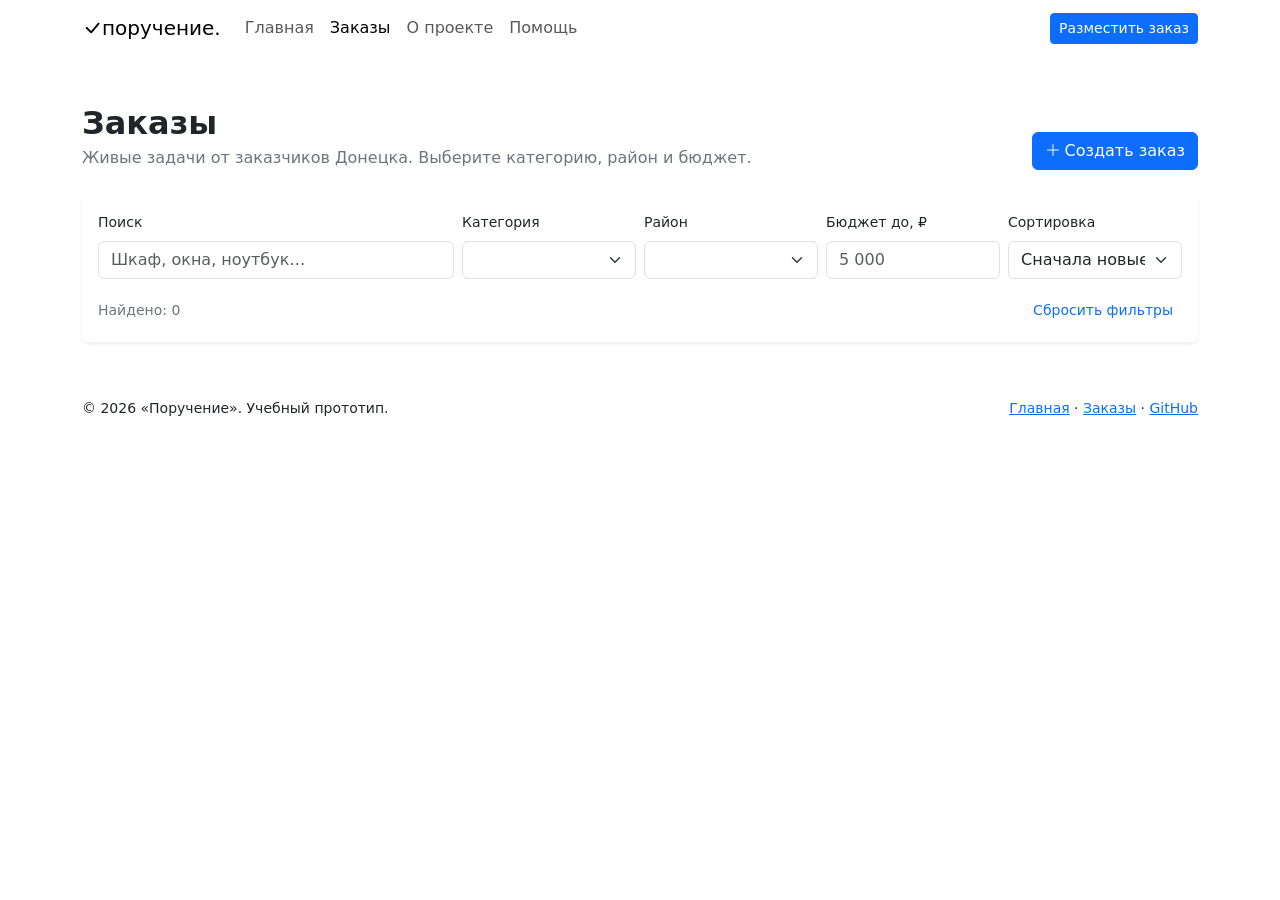
==== orders.html @ 2227729a "feat: add order feed with filters and cards" ====
<!DOCTYPE html>
<html lang="ru">
<head>
  <meta charset="utf-8">
  <meta name="viewport" content="width=device-width, initial-scale=1">
  <title>Заказы — Поручение</title>
  <meta name="description" content="Лента заказов на мелкие услуги в Донецке: фильтры по категории, району и бюджету, отклики исполнителей.">
  <link rel="icon" href="assets/img/favicon.svg" type="image/svg+xml">
  <link rel="stylesheet" href="assets/vendor/bootstrap.min.css">
  <link rel="stylesheet" href="assets/vendor/bootstrap-icons.min.css">
  <link rel="stylesheet" href="assets/css/custom.css">
</head>
<body data-page="orders">
  <nav class="navbar navbar-expand-lg sticky-top">
    <div class="container">
      <a class="navbar-brand d-flex align-items-center" href="index.html"><span class="brand-mark"><i class="bi bi-check-lg"></i></span> поручение<span class="text-brand">.</span></a>
      <button class="navbar-toggler" type="button" data-bs-toggle="collapse" data-bs-target="#nav" aria-label="Меню"><span class="navbar-toggler-icon"></span></button>
      <div class="collapse navbar-collapse" id="nav">
        <ul class="navbar-nav me-auto mb-2 mb-lg-0">
          <li class="nav-item"><a class="nav-link" href="index.html">Главная</a></li>
          <li class="nav-item"><a class="nav-link active" href="orders.html">Заказы</a></li>
          <li class="nav-item"><a class="nav-link" href="index.html#about">О проекте</a></li>
          <li class="nav-item"><a class="nav-link" href="index.html#help">Помощь</a></li>
        </ul>
        <a class="btn btn-primary btn-sm" href="orders.html?create=1">Разместить заказ</a>
      </div>
    </div>
  </nav>

  <main class="py-4 py-lg-5">
    <div class="container">
      <div class="d-flex flex-wrap justify-content-between align-items-end gap-3 mb-4">
        <div>
          <h1 class="h2 fw-bold mb-1">Заказы</h1>
          <p class="text-secondary mb-0">Живые задачи от заказчиков Донецка. Выберите категорию, район и бюджет.</p>
        </div>
        <button class="btn btn-primary" id="createOrderBtn"><i class="bi bi-plus-lg me-1"></i>Создать заказ</button>
      </div>

      <div class="card border-0 shadow-sm mb-4">
        <div class="card-body">
          <div class="row g-2 align-items-end">
            <div class="col-lg-4"><label class="form-label small" for="searchInput">Поиск</label><input class="form-control" id="searchInput" placeholder="Шкаф, окна, ноутбук…"></div>
            <div class="col-6 col-lg-2"><label class="form-label small" for="categoryFilter">Категория</label><select class="form-select" id="categoryFilter"></select></div>
            <div class="col-6 col-lg-2"><label class="form-label small" for="districtFilter">Район</label><select class="form-select" id="districtFilter"></select></div>
            <div class="col-6 col-lg-2"><label class="form-label small" for="budgetFilter">Бюджет до, ₽</label><input class="form-control" id="budgetFilter" type="number" min="0" step="100" placeholder="5 000"></div>
            <div class="col-6 col-lg-2"><label class="form-label small" for="sortSelect">Сортировка</label><select class="form-select" id="sortSelect"><option value="new">Сначала новые</option><option value="budget">Бюджет</option><option value="responses">Больше откликов</option></select></div>
          </div>
          <div class="d-flex justify-content-between align-items-center mt-3">
            <span class="small text-secondary">Найдено: <span id="ordersCount">0</span></span>
            <button class="btn btn-sm btn-link text-decoration-none" id="resetFilters">Сбросить фильтры</button>
          </div>
        </div>
      </div>

      <div class="row g-3" id="ordersGrid"></div>
    </div>
  </main>

  <div class="modal fade" id="createOrderModal" tabindex="-1" aria-hidden="true">
    <div class="modal-dialog modal-lg modal-dialog-scrollable">
      <div class="modal-content">
        <form id="createOrderForm" class="needs-validation" novalidate>
          <div class="modal-header"><h2 class="modal-title h5">Новый заказ</h2><button class="btn-close" type="button" data-bs-dismiss="modal" aria-label="Закрыть"></button></div>
          <div class="modal-body">
            <div class="row g-3">
              <div class="col-md-6"><label class="form-label" for="createCategory">Категория</label><select class="form-select" id="createCategory" name="category" required></select><div class="invalid-feedback">Выберите категорию.</div></div>
              <div class="col-md-6"><label class="form-label" for="createBudget">Бюджет, ₽</label><input class="form-control" id="createBudget" name="budget" type="number" min="100" step="50" placeholder="1 800" required><div class="invalid-feedback">Укажите бюджет не меньше 100 ₽.</div></div>
              <div class="col-12"><label class="form-label" for="createTitle">Коротко о задаче</label><input class="form-control" id="createTitle" name="title" minlength="10" maxlength="90" placeholder="Собрать шкаф ПАКС в спальне" required><div class="invalid-feedback">Минимум 10 символов.</div></div>
              <div class="col-12"><label class="form-label" for="createDesc">Подробности</label><textarea class="form-control" id="createDesc" name="desc" rows="4" minlength="30" maxlength="600" placeholder="Что нужно сделать, какие есть материалы и инструменты, особенности доступа." required></textarea><div class="invalid-feedback">Опишите задачу минимум в 30 символах.</div></div>
              <div class="col-md-4"><label class="form-label" for="createDistrict">Район</label><select class="form-select" id="createDistrict" name="district" required></select></div>
              <div class="col-md-4"><label class="form-label" for="createDate">Дата</label><input class="form-control" id="createDate" name="date" type="date" required></div>
              <div class="col-md-4"><label class="form-label" for="createUrgency">Срочность</label><select class="form-select" id="createUrgency" name="urgency"><option value="today">Сегодня</option><option value="soon" selected>На этой неделе</option><option value="flex">Гибкие даты</option></select></div>
              <div class="col-12"><div class="form-check"><input class="form-check-input" type="checkbox" id="createRemote" name="remote"><label class="form-check-label" for="createRemote">Удалённая работа — задачу можно выполнить без выезда</label></div></div>
              <div class="col-md-6"><label class="form-label" for="customerName">Ваше имя</label><input class="form-control" id="customerName" name="customerName" minlength="2" placeholder="Анна Смирнова" required><div class="invalid-feedback">Укажите имя.</div></div>
              <div class="col-md-6"><label class="form-label" for="customerPhone">Телефон</label><input class="form-control" id="customerPhone" name="customerPhone" type="tel" placeholder="+7 (___) ___-__-__" required><div class="invalid-feedback">Укажите телефон.</div></div>
              <div class="col-12"><div class="alert alert-light border small mb-0"><i class="bi bi-info-circle me-1"></i>Публикация бесплатна. Оплата исполнителю — после подтверждения работы. В прототипе платёж имитируется.</div></div>
            </div>
          </div>
          <div class="modal-footer"><button class="btn btn-outline-secondary" type="button" data-bs-dismiss="modal">Отмена</button><button class="btn btn-primary" type="submit">Опубликовать</button></div>
        </form>
      </div>
    </div>
  </div>

  <div class="modal fade" id="orderModal" tabindex="-1" aria-hidden="true">
    <div class="modal-dialog modal-lg modal-dialog-centered modal-dialog-scrollable">
      <div class="modal-content">
        <div class="modal-header"><h2 class="modal-title h5">Заказ</h2><button class="btn-close" type="button" data-bs-dismiss="modal" aria-label="Закрыть"></button></div>
        <div class="modal-body" id="orderModalBody"></div>
        <div class="modal-footer" id="orderModalFooter"></div>
      </div>
    </div>
  </div>

  <footer class="footer">
    <div class="container d-flex flex-wrap justify-content-between gap-2 small"><span>© 2026 «Поручение». Учебный прототип.</span><span><a href="index.html">Главная</a> · <a href="orders.html">Заказы</a> · <a href="https://github.com/Moratakki/Poruchenie" target="_blank" rel="noopener">GitHub</a></span></div>
  </footer>

  <script src="assets/vendor/bootstrap.bundle.min.js"></script>
  <script src="assets/js/data.js"></script>
  <script src="assets/js/app.js"></script>
</body>
</html>
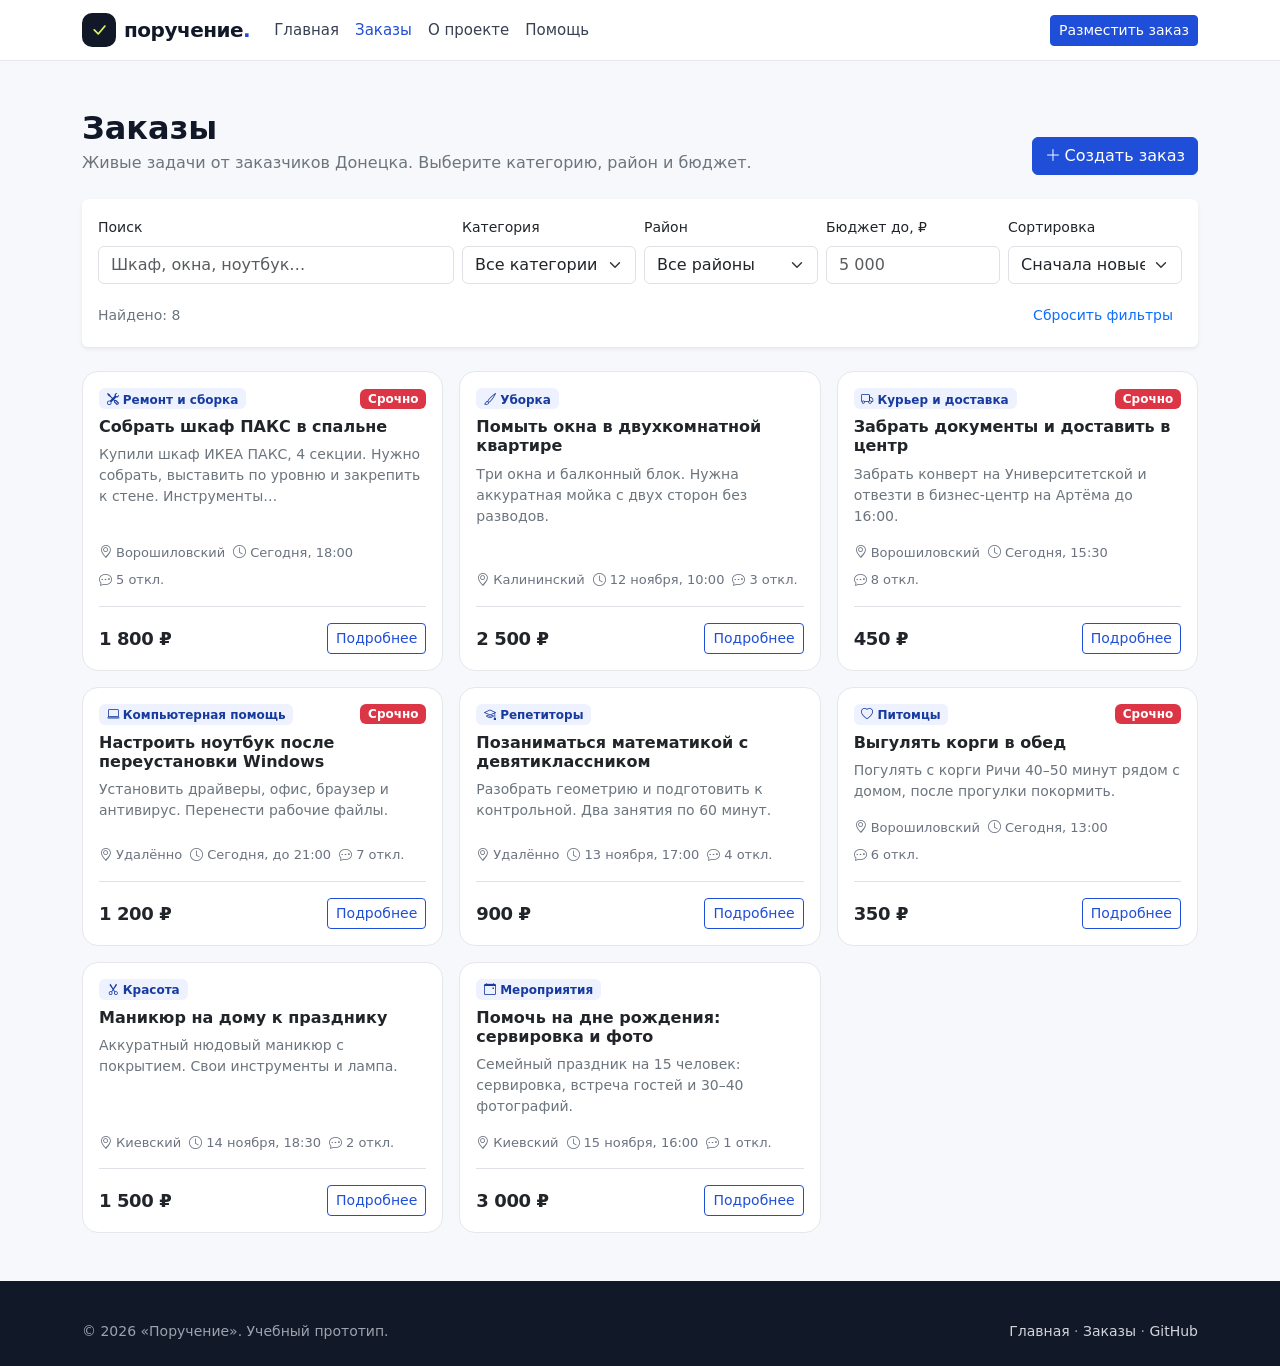
==== commit ea228c8d: "Update orders.html" ====
--- a/orders.html
+++ b/orders.html
@@ -65,7 +65,7 @@
           <div class="modal-body">
             <div class="row g-3">
               <div class="col-md-6"><label class="form-label" for="createCategory">Категория</label><select class="form-select" id="createCategory" name="category" required></select><div class="invalid-feedback">Выберите категорию.</div></div>
-              <div class="col-md-6"><label class="form-label" for="createBudget">Бюджет, ₽</label><input class="form-control" id="createBudget" name="budget" type="number" min="100" step="50" placeholder="1 800" required><div class="invalid-feedback">Укажите бюджет не меньше 100 ₽.</div></div>
+              <div class="col-md-6"><label class="form-label" for="createBudget">Бюджет, ₽</label><input class="form-control" id="createBudget" name="budget" type="number" min="100" step="50" placeholder="1 800" required><div class="invalid-feedback">Укажите бюджет не меньше 100 ₽ и кратный 50.</div></div>
               <div class="col-12"><label class="form-label" for="createTitle">Коротко о задаче</label><input class="form-control" id="createTitle" name="title" minlength="10" maxlength="90" placeholder="Собрать шкаф ПАКС в спальне" required><div class="invalid-feedback">Минимум 10 символов.</div></div>
               <div class="col-12"><label class="form-label" for="createDesc">Подробности</label><textarea class="form-control" id="createDesc" name="desc" rows="4" minlength="30" maxlength="600" placeholder="Что нужно сделать, какие есть материалы и инструменты, особенности доступа." required></textarea><div class="invalid-feedback">Опишите задачу минимум в 30 символах.</div></div>
               <div class="col-md-4"><label class="form-label" for="createDistrict">Район</label><select class="form-select" id="createDistrict" name="district" required></select></div>
--- a/assets/css/custom.css
+++ b/assets/css/custom.css
@@ -0,0 +1,470 @@
+body {
+  background: #f7f8fb;
+  color: #111827;
+  font-family: system-ui, -apple-system, "Segoe UI", Roboto, Arial, sans-serif;
+}
+
+a {
+  text-decoration: none;
+}
+
+.navbar {
+  background: #fff;
+  border-bottom: 1px solid #e5e7eb;
+}
+
+.navbar-brand {
+  font-weight: 800;
+  letter-spacing: -0.5px;
+  color: #111827 !important;
+}
+
+.brand-mark {
+  width: 34px;
+  height: 34px;
+  display: inline-flex;
+  align-items: center;
+  justify-content: center;
+  border-radius: 10px;
+  background: #111827;
+  color: #d8f36a;
+  font-size: 18px;
+  margin-right: 8px;
+}
+
+.nav-link {
+  font-size: 15px;
+  font-weight: 500;
+  color: #374151 !important;
+}
+
+.nav-link:hover,
+.nav-link.active {
+  color: #1f4ed8 !important;
+}
+
+.btn-primary {
+  color: #fff;
+  background-color: #1f4ed8;
+  border-color: #1f4ed8;
+}
+
+.btn-primary:hover,
+.btn-primary:focus {
+  color: #fff;
+  background-color: #163a9e;
+  border-color: #163a9e;
+}
+
+.btn-primary:active,
+.btn-primary.active {
+  color: #fff;
+  background-color: #163a9e;
+  border-color: #163a9e;
+}
+
+.btn-outline-primary {
+  color: #1f4ed8;
+  background-color: transparent;
+  border-color: #1f4ed8;
+}
+
+.btn-outline-primary:hover,
+.btn-outline-primary:focus,
+.btn-outline-primary:active {
+  color: #fff;
+  background-color: #1f4ed8;
+  border-color: #1f4ed8;
+}
+
+.text-brand {
+  color: #1f4ed8;
+}
+
+.bg-brand-soft {
+  background: #eef2ff;
+}
+
+.bg-soft {
+  background: #f1f3f7;
+}
+
+.hero {
+  background: linear-gradient(to bottom, #eef3ff 0%, #f7f8fb 80%);
+  border-bottom: 1px solid #e5e7eb;
+  padding: 64px 0 48px;
+}
+
+.hero h1 {
+  font-size: 60px;
+  font-weight: 800;
+  letter-spacing: -2px;
+  line-height: 63px;
+}
+
+.hero .lead {
+  color: #4b5563;
+  max-width: 608px;
+}
+
+.hero-card {
+  background: #fff;
+  border: 1px solid #e5e7eb;
+  border-radius: 20px;
+  box-shadow: 0 20px 50px rgba(17, 24, 39, 0.08);
+  overflow: hidden;
+}
+
+.hero-card-header {
+  padding: 14px 18px;
+  background: #111827;
+  color: #fff;
+  font-size: 13px;
+}
+
+.hero-order {
+  display: flex;
+  align-items: center;
+  gap: 12px;
+  padding: 14px 16px;
+  border-bottom: 1px solid #eef0f4;
+}
+
+.hero-order:last-child {
+  border-bottom: 0;
+}
+
+.hero-order-icon {
+  width: 38px;
+  height: 38px;
+  border-radius: 10px;
+  background: #eef2ff;
+  color: #1f4ed8;
+  display: inline-flex;
+  align-items: center;
+  justify-content: center;
+  flex: 0 0 38px;
+}
+
+.hero-order-title {
+  font-size: 14px;
+  font-weight: 700;
+  white-space: nowrap;
+  overflow: hidden;
+  text-overflow: ellipsis;
+}
+
+.hero-order-meta {
+  font-size: 12px;
+  color: #6b7280;
+}
+
+.stat-number {
+  font-size: 24px;
+  font-weight: 800;
+  letter-spacing: -0.5px;
+}
+
+.stat-label {
+  font-size: 12px;
+  color: #6b7280;
+}
+
+.section {
+  padding: 64px 0;
+}
+
+.section-title {
+  font-weight: 800;
+  letter-spacing: -0.5px;
+}
+
+.section-sub {
+  color: #6b7280;
+  max-width: 672px;
+}
+
+.category-card {
+  display: block;
+  height: 100%;
+  background: #fff;
+  border: 1px solid #e5e7eb;
+  border-radius: 16px;
+  padding: 18px;
+  color: #111827;
+  transition: transform 0.15s ease, box-shadow 0.15s ease, border-color 0.15s ease;
+}
+
+.category-card:hover {
+  transform: translateY(-2px);
+  border-color: #c7d2fe;
+  box-shadow: 0 10px 28px rgba(31, 78, 216, 0.08);
+  color: #111827;
+}
+
+.category-icon {
+  width: 44px;
+  height: 44px;
+  border-radius: 12px;
+  background: #eef2ff;
+  color: #1f4ed8;
+  display: inline-flex;
+  align-items: center;
+  justify-content: center;
+  font-size: 21px;
+  margin-bottom: 13px;
+}
+
+.category-card h3 {
+  font-size: 16px;
+  font-weight: 700;
+  margin: 0 0 3px;
+}
+
+.category-card small {
+  color: #6b7280;
+}
+
+.step-number {
+  width: 42px;
+  height: 42px;
+  border-radius: 50%;
+  background: #1f4ed8;
+  color: #fff;
+  display: inline-flex;
+  align-items: center;
+  justify-content: center;
+  font-weight: 700;
+  flex: 0 0 42px;
+}
+
+.order-card {
+  height: 100%;
+  background: #fff;
+  border: 1px solid #e5e7eb;
+  border-radius: 16px;
+  transition: transform 0.15s ease, box-shadow 0.15s ease;
+}
+
+.order-card:hover {
+  transform: translateY(-2px);
+  box-shadow: 0 10px 28px rgba(17, 24, 39, 0.07);
+}
+
+.order-price {
+  font-size: 18px;
+  font-weight: 800;
+  letter-spacing: -0.4px;
+}
+
+.order-meta {
+  font-size: 13px;
+  color: #6b7280;
+}
+
+.avatar {
+  width: 44px;
+  height: 44px;
+  border-radius: 50%;
+  object-fit: cover;
+}
+
+.avatar-lg {
+  width: 64px;
+  height: 64px;
+  border-radius: 50%;
+  object-fit: cover;
+}
+
+.executor-card {
+  background: #fff;
+  border: 1px solid #e5e7eb;
+  border-radius: 16px;
+  height: 100%;
+}
+
+.executor-card .badge {
+  font-weight: 500;
+}
+
+.trust-icon {
+  width: 44px;
+  height: 44px;
+  border-radius: 12px;
+  background: #eef2ff;
+  color: #1f4ed8;
+  display: inline-flex;
+  align-items: center;
+  justify-content: center;
+  font-size: 19px;
+}
+
+.market-band {
+  background: #111827;
+  color: #fff;
+  border-radius: 20px;
+  padding: 32px;
+}
+
+.market-band .display-6 {
+  font-weight: 800;
+  letter-spacing: -0.5px;
+}
+
+.market-band .text-secondary {
+  color: #9ca3af !important;
+}
+
+.team-card {
+  background: #fff;
+  border: 1px solid #e5e7eb;
+  border-radius: 16px;
+  height: 100%;
+}
+
+.team-mono {
+  width: 52px;
+  height: 52px;
+  border-radius: 50%;
+  background: #111827;
+  color: #d8f36a;
+  display: inline-flex;
+  align-items: center;
+  justify-content: center;
+  font-weight: 800;
+}
+
+.footer {
+  background: #111827;
+  color: #9ca3af;
+  padding: 40px 0 24px;
+}
+
+.footer a {
+  color: #d1d5db;
+}
+
+.footer a:hover {
+  color: #fff;
+}
+
+.footer .navbar-brand {
+  color: #fff !important;
+}
+
+.footer .brand-mark {
+  background: #d8f36a;
+  color: #111827;
+}
+
+.footer h6 {
+  color: #fff;
+  font-size: 13px;
+  text-transform: uppercase;
+  letter-spacing: 1px;
+}
+
+.auth-wrap {
+  max-width: 460px;
+  margin: 48px auto;
+}
+
+.auth-card {
+  background: #fff;
+  border: 1px solid #e5e7eb;
+  border-radius: 16px;
+}
+
+.dashboard-stat {
+  background: #fff;
+  border: 1px solid #e5e7eb;
+  border-radius: 16px;
+  padding: 16px;
+  height: 100%;
+}
+
+.dashboard-stat .value {
+  font-size: 26px;
+  font-weight: 800;
+  letter-spacing: -0.5px;
+}
+
+.dashboard-stat .label {
+  color: #6b7280;
+  font-size: 13px;
+}
+
+.table > :not(caption) > * > * {
+  padding: 12px 12px;
+}
+
+.table {
+  font-size: 14px;
+}
+
+.nav-pills .nav-link {
+  font-size: 14px;
+  font-weight: 600;
+  color: #4b5563;
+}
+
+.nav-pills .nav-link.active {
+  background: #1f4ed8;
+  color: #fff !important;
+}
+
+#cabinetTabs {
+  flex-wrap: nowrap;
+  overflow-x: auto;
+  padding-bottom: 2px;
+}
+
+#cabinetTabs .nav-link {
+  white-space: nowrap;
+}
+
+.badge-soft {
+  background: #eef2ff;
+  color: #163a9e;
+  font-weight: 600;
+}
+
+.legal-note {
+  font-size: 12px;
+  color: #6b7280;
+}
+
+@media (max-width: 991.98px) {
+  .hero h1 {
+    font-size: 48px;
+    line-height: 51px;
+  }
+}
+
+@media (max-width: 767.98px) {
+  .hero {
+    padding: 40px 0 32px;
+  }
+
+  .hero h1 {
+    font-size: 36px;
+    line-height: 39px;
+  }
+
+  .section {
+    padding: 40px 0;
+  }
+
+  .market-band {
+    padding: 22px;
+  }
+}
+
+@media (prefers-reduced-motion: reduce) {
+  *,
+  *::before,
+  *::after {
+    transition: none !important;
+    animation: none !important;
+  }
+}
